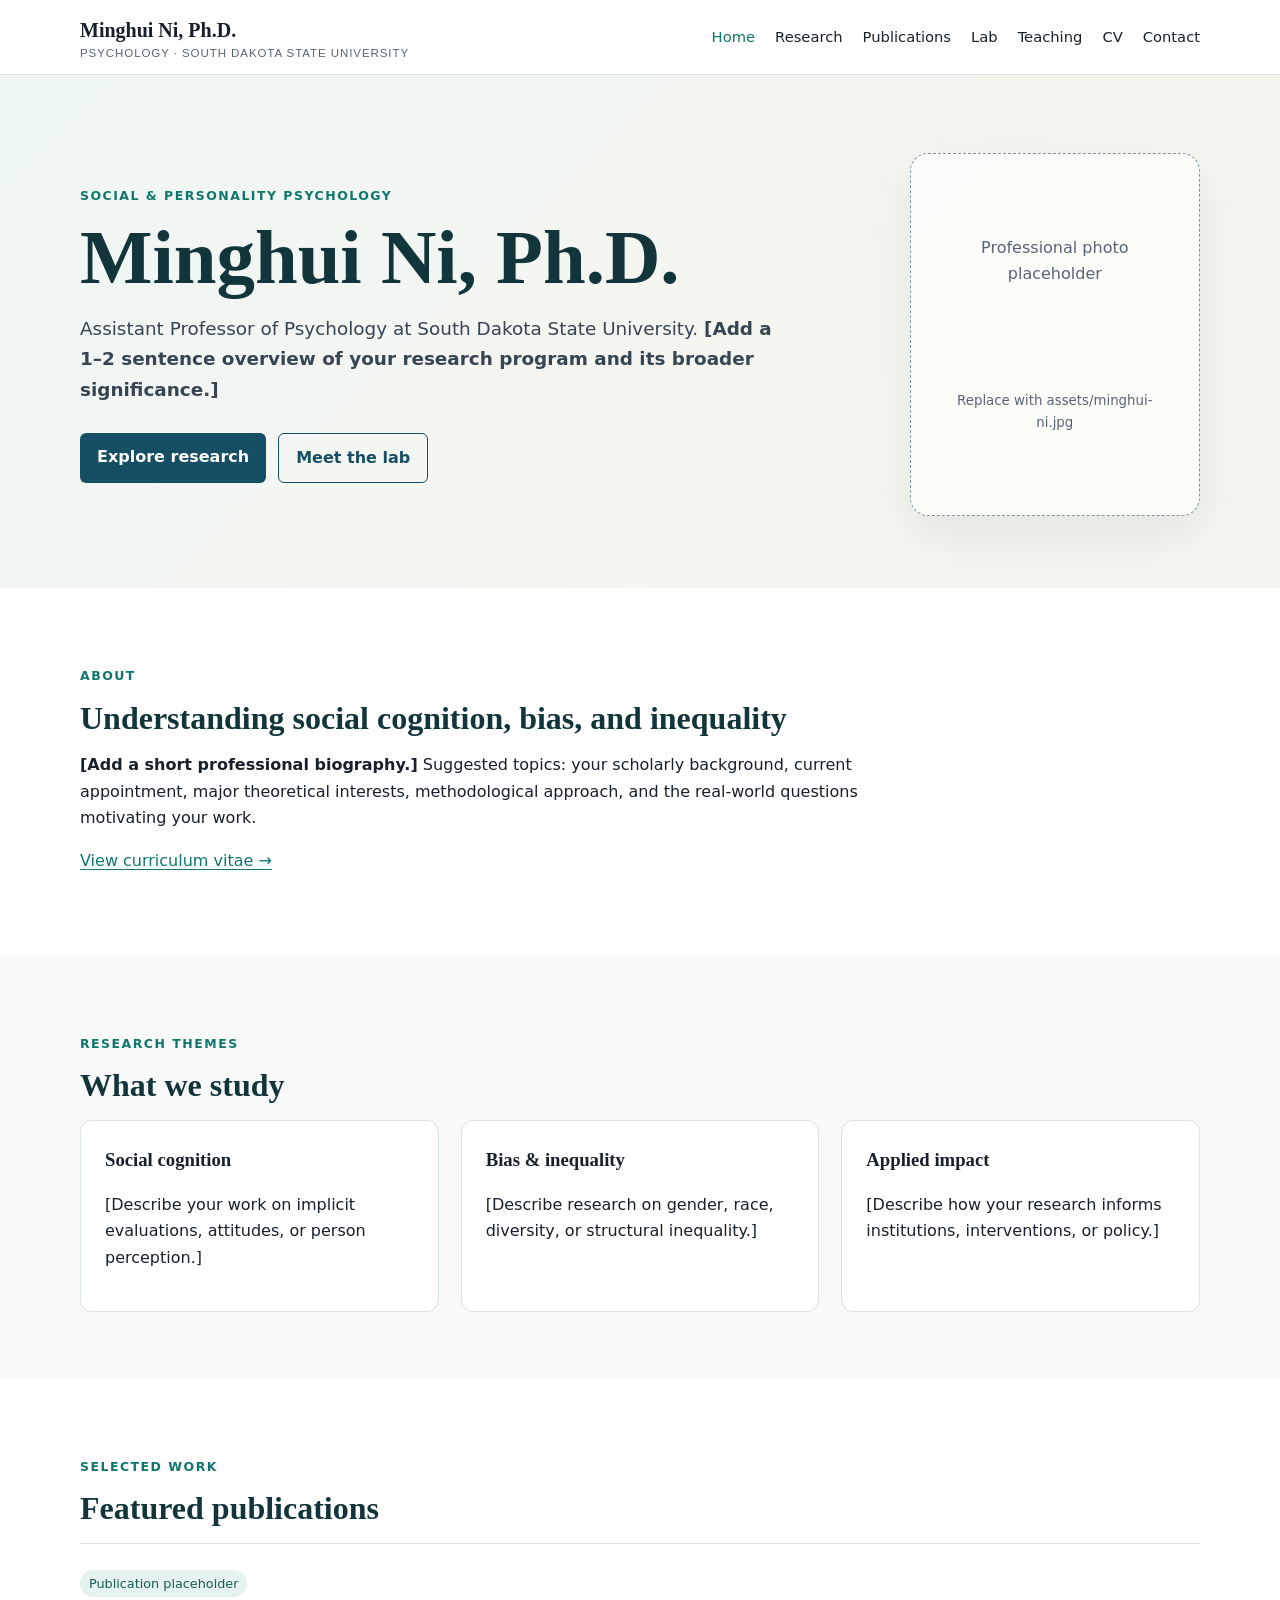
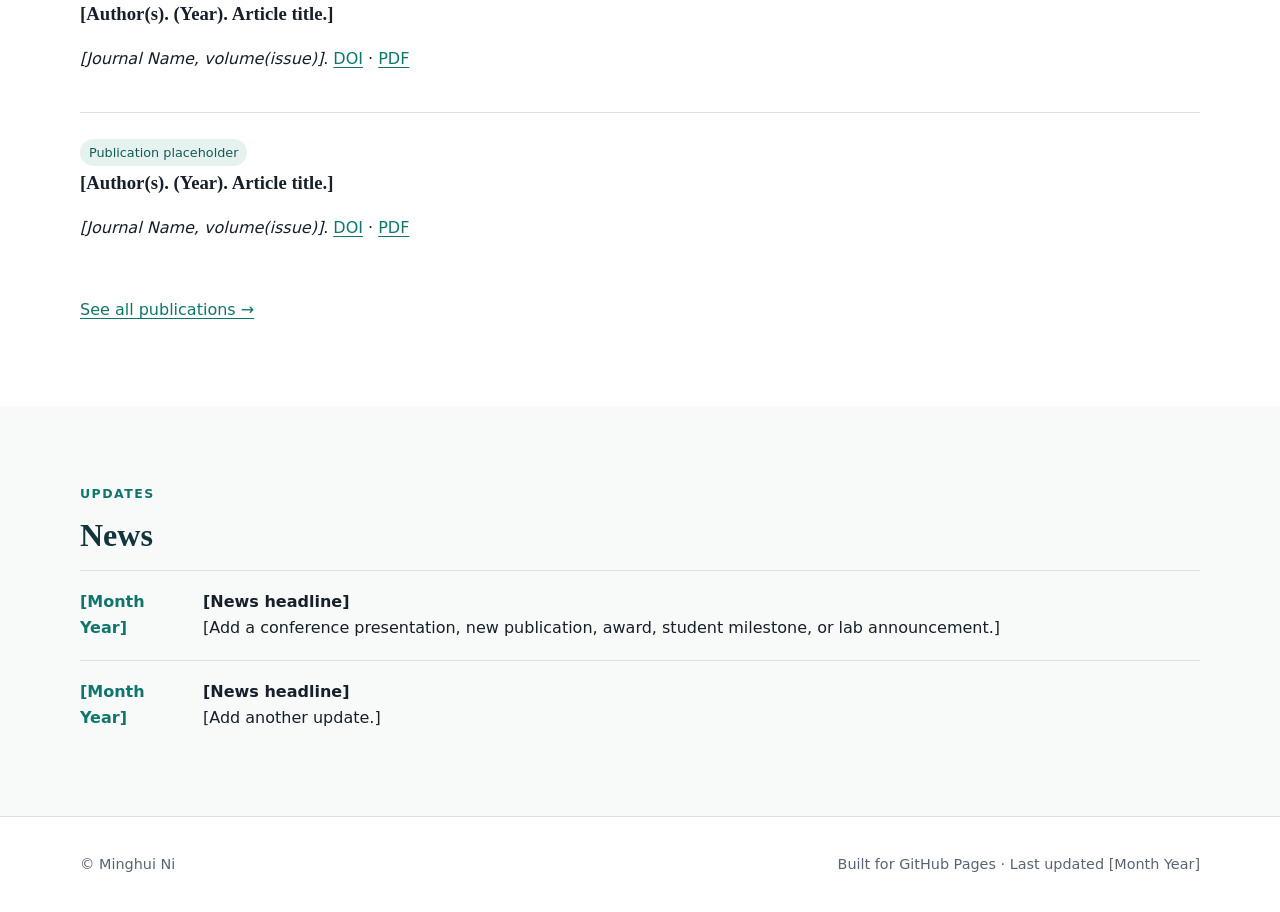
==== index.html @ 786c72a2 "Add files via upload" ====
<!doctype html><html lang="en"><head><meta charset="utf-8"><meta name="viewport" content="width=device-width,initial-scale=1"><meta name="description" content="Faculty and research lab website for Minghui Ni, Ph.D."><title>Minghui Ni, Ph.D. | Psychology</title><link rel="stylesheet" href="style.css"></head><body><header class="site-header"><nav class="nav wrap"><a class="brand" href="index.html">Minghui Ni, Ph.D.<span>Psychology · South Dakota State University</span></a><div class="links"><a aria-current="page" href="index.html">Home</a><a href="research.html">Research</a><a href="publications.html">Publications</a><a href="lab.html">Lab</a><a href="teaching.html">Teaching</a><a href="cv.html">CV</a><a href="contact.html">Contact</a></div></nav></header><main><section class="hero"><div class="wrap hero-grid"><div><div class="eyebrow">Social &amp; Personality Psychology</div><h1>Minghui Ni, Ph.D.</h1><p class="lead">Assistant Professor of Psychology at South Dakota State University. <strong>[Add a 1–2 sentence overview of your research program and its broader significance.]</strong></p><div class="button-row"><a class="button" href="research.html">Explore research</a><a class="button secondary" href="lab.html">Meet the lab</a></div></div><div class="portrait">Professional photo placeholder<br><small>Replace with assets/minghui-ni.jpg</small></div></div></section><section><div class="wrap"><p class="eyebrow">About</p><h2 class="section-title">Understanding social cognition, bias, and inequality</h2><div class="content"><p><strong>[Add a short professional biography.]</strong> Suggested topics: your scholarly background, current appointment, major theoretical interests, methodological approach, and the real-world questions motivating your work.</p><p><a href="cv.html">View curriculum vitae →</a></p></div></div></section><section class="section-alt"><div class="wrap"><p class="eyebrow">Research themes</p><h2 class="section-title">What we study</h2><div class="grid-3"><article class="card"><h3>Social cognition</h3><p>[Describe your work on implicit evaluations, attitudes, or person perception.]</p></article><article class="card"><h3>Bias &amp; inequality</h3><p>[Describe research on gender, race, diversity, or structural inequality.]</p></article><article class="card"><h3>Applied impact</h3><p>[Describe how your research informs institutions, interventions, or policy.]</p></article></div></div></section><section><div class="wrap"><p class="eyebrow">Selected work</p><h2 class="section-title">Featured publications</h2><div class="item"><span class="tag">Publication placeholder</span><h3>[Author(s). (Year). Article title.]</h3><p><em>[Journal Name, volume(issue)]</em>. <a href="#">DOI</a> · <a href="#">PDF</a></p></div><div class="item"><span class="tag">Publication placeholder</span><h3>[Author(s). (Year). Article title.]</h3><p><em>[Journal Name, volume(issue)]</em>. <a href="#">DOI</a> · <a href="#">PDF</a></p></div><p><a href="publications.html">See all publications →</a></p></div></section><section class="section-alt"><div class="wrap"><p class="eyebrow">Updates</p><h2 class="section-title">News</h2><div class="news"><time>[Month Year]</time><div><strong>[News headline]</strong><br>[Add a conference presentation, new publication, award, student milestone, or lab announcement.]</div></div><div class="news"><time>[Month Year]</time><div><strong>[News headline]</strong><br>[Add another update.]</div></div></div></section></main><footer><div class="wrap footer-row"><span>© <span data-year></span> Minghui Ni</span><span>Built for GitHub Pages · Last updated [Month Year]</span></div></footer><script src="site.js"></script></body></html>
---- style.css ----
:root{--ink:#17202a;--muted:#586474;--blue:#164e63;--teal:#0f766e;--cream:#f7f5ef;--line:#dbe2e5;--white:#fff;--max:1120px}*{box-sizing:border-box}html{scroll-behavior:smooth}body{margin:0;color:var(--ink);font:16px/1.65 Inter,ui-sans-serif,system-ui,-apple-system,BlinkMacSystemFont,"Segoe UI",sans-serif;background:var(--white)}a{color:var(--teal);text-decoration-thickness:1px;text-underline-offset:3px}a:hover{color:var(--blue)}.wrap{width:min(var(--max),calc(100% - 40px));margin:auto}.site-header{position:sticky;top:0;z-index:10;background:rgba(255,255,255,.96);border-bottom:1px solid var(--line);backdrop-filter:blur(10px)}.nav{min-height:74px;display:flex;align-items:center;justify-content:space-between;gap:28px}.brand{font-family:Georgia,serif;font-size:1.25rem;font-weight:700;color:var(--ink);text-decoration:none}.brand span{display:block;font:500 .72rem/1.2 Inter,sans-serif;letter-spacing:.08em;text-transform:uppercase;color:var(--muted)}.links{display:flex;align-items:center;gap:20px;flex-wrap:wrap}.links a{color:var(--ink);text-decoration:none;font-size:.92rem}.links a:hover,.links a[aria-current=page]{color:var(--teal)}.hero{background:linear-gradient(135deg,#eef7f5 0%,var(--cream) 70%);padding:78px 0 72px}.hero-grid{display:grid;grid-template-columns:minmax(0,1.45fr) minmax(230px,.55fr);gap:64px;align-items:center}.eyebrow{color:var(--teal);font-weight:700;text-transform:uppercase;letter-spacing:.12em;font-size:.78rem}.hero h1,.page-hero h1{font:700 clamp(2.7rem,6vw,5.2rem)/.98 Georgia,serif;margin:.18em 0;color:#12343b}.lead{font-size:1.15rem;color:#354552;max-width:700px}.button-row{display:flex;gap:12px;flex-wrap:wrap;margin-top:28px}.button{display:inline-block;padding:11px 17px;border-radius:6px;background:var(--blue);color:white;text-decoration:none;font-weight:650}.button.secondary{background:transparent;border:1px solid var(--blue);color:var(--blue)}.portrait{aspect-ratio:4/5;border:1px dashed #7c9699;border-radius:18px;background:rgba(255,255,255,.64);display:grid;place-items:center;text-align:center;padding:30px;color:var(--muted);box-shadow:0 18px 50px rgba(22,78,99,.09)}section{padding:66px 0}.section-alt{background:#f8faf9}.section-title{font:700 2rem/1.15 Georgia,serif;margin:0 0 16px;color:#12343b}.grid-3{display:grid;grid-template-columns:repeat(3,1fr);gap:22px}.card{border:1px solid var(--line);border-radius:12px;padding:24px;background:white}.card h3{margin:0 0 8px;font-family:Georgia,serif}.tag{display:inline-block;padding:3px 9px;margin:2px 4px 2px 0;border-radius:999px;background:#e6f2ef;color:#145b56;font-size:.8rem}.news{display:grid;grid-template-columns:105px 1fr;gap:18px;padding:18px 0;border-top:1px solid var(--line)}.news time{font-weight:700;color:var(--teal)}.page-hero{padding:64px 0 42px;background:var(--cream)}.page-hero h1{font-size:clamp(2.4rem,5vw,4.2rem);margin-bottom:12px}.content{max-width:820px}.item{padding:24px 0;border-top:1px solid var(--line)}.item h2,.item h3{margin:0 0 8px;font-family:Georgia,serif}.placeholder{border:1px dashed #8ba2a4;border-radius:9px;padding:18px;background:#f8fbfa;color:#526367}.profile{display:grid;grid-template-columns:120px 1fr;gap:22px;align-items:start}.avatar{aspect-ratio:1;border-radius:50%;background:#eef3f1;border:1px dashed #8ba2a4;display:grid;place-items:center;text-align:center;font-size:.75rem;color:var(--muted)}footer{padding:36px 0;border-top:1px solid var(--line);color:var(--muted);font-size:.9rem}.footer-row{display:flex;justify-content:space-between;gap:20px;flex-wrap:wrap}@media(max-width:780px){.nav{align-items:flex-start;padding:15px 0}.links{gap:10px 15px;justify-content:flex-end}.hero-grid,.grid-3{grid-template-columns:1fr}.portrait{max-width:300px}.hero{padding-top:50px}.profile{grid-template-columns:82px 1fr}}@media(max-width:540px){.wrap{width:min(100% - 28px,var(--max))}.nav{display:block}.links{margin-top:12px;justify-content:flex-start}.hero h1{font-size:2.75rem}.news{grid-template-columns:1fr;gap:2px}}
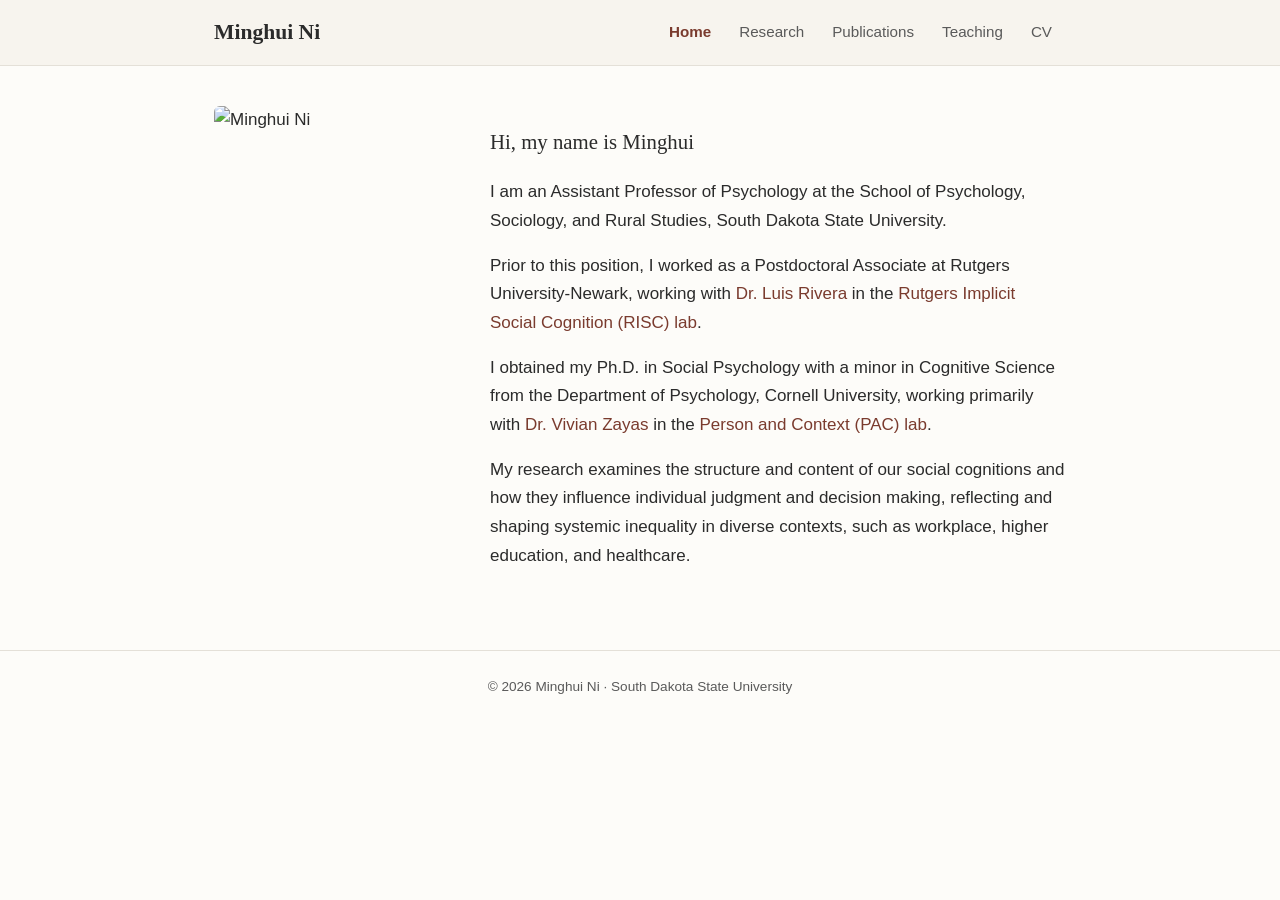
==== commit 57888e2c: "Deploy new academic website files" ====
--- a/index.html
+++ b/index.html
@@ -1 +1,43 @@
-<!doctype html><html lang="en"><head><meta charset="utf-8"><meta name="viewport" content="width=device-width,initial-scale=1"><meta name="description" content="Faculty and research lab website for Minghui Ni, Ph.D."><title>Minghui Ni, Ph.D. | Psychology</title><link rel="stylesheet" href="style.css"></head><body><header class="site-header"><nav class="nav wrap"><a class="brand" href="index.html">Minghui Ni, Ph.D.<span>Psychology · South Dakota State University</span></a><div class="links"><a aria-current="page" href="index.html">Home</a><a href="research.html">Research</a><a href="publications.html">Publications</a><a href="lab.html">Lab</a><a href="teaching.html">Teaching</a><a href="cv.html">CV</a><a href="contact.html">Contact</a></div></nav></header><main><section class="hero"><div class="wrap hero-grid"><div><div class="eyebrow">Social &amp; Personality Psychology</div><h1>Minghui Ni, Ph.D.</h1><p class="lead">Assistant Professor of Psychology at South Dakota State University. <strong>[Add a 1–2 sentence overview of your research program and its broader significance.]</strong></p><div class="button-row"><a class="button" href="research.html">Explore research</a><a class="button secondary" href="lab.html">Meet the lab</a></div></div><div class="portrait">Professional photo placeholder<br><small>Replace with assets/minghui-ni.jpg</small></div></div></section><section><div class="wrap"><p class="eyebrow">About</p><h2 class="section-title">Understanding social cognition, bias, and inequality</h2><div class="content"><p><strong>[Add a short professional biography.]</strong> Suggested topics: your scholarly background, current appointment, major theoretical interests, methodological approach, and the real-world questions motivating your work.</p><p><a href="cv.html">View curriculum vitae →</a></p></div></div></section><section class="section-alt"><div class="wrap"><p class="eyebrow">Research themes</p><h2 class="section-title">What we study</h2><div class="grid-3"><article class="card"><h3>Social cognition</h3><p>[Describe your work on implicit evaluations, attitudes, or person perception.]</p></article><article class="card"><h3>Bias &amp; inequality</h3><p>[Describe research on gender, race, diversity, or structural inequality.]</p></article><article class="card"><h3>Applied impact</h3><p>[Describe how your research informs institutions, interventions, or policy.]</p></article></div></div></section><section><div class="wrap"><p class="eyebrow">Selected work</p><h2 class="section-title">Featured publications</h2><div class="item"><span class="tag">Publication placeholder</span><h3>[Author(s). (Year). Article title.]</h3><p><em>[Journal Name, volume(issue)]</em>. <a href="#">DOI</a> · <a href="#">PDF</a></p></div><div class="item"><span class="tag">Publication placeholder</span><h3>[Author(s). (Year). Article title.]</h3><p><em>[Journal Name, volume(issue)]</em>. <a href="#">DOI</a> · <a href="#">PDF</a></p></div><p><a href="publications.html">See all publications →</a></p></div></section><section class="section-alt"><div class="wrap"><p class="eyebrow">Updates</p><h2 class="section-title">News</h2><div class="news"><time>[Month Year]</time><div><strong>[News headline]</strong><br>[Add a conference presentation, new publication, award, student milestone, or lab announcement.]</div></div><div class="news"><time>[Month Year]</time><div><strong>[News headline]</strong><br>[Add another update.]</div></div></div></section></main><footer><div class="wrap footer-row"><span>© <span data-year></span> Minghui Ni</span><span>Built for GitHub Pages · Last updated [Month Year]</span></div></footer><script src="site.js"></script></body></html>
+<!DOCTYPE html>
+<html lang="en">
+<head>
+  <meta charset="UTF-8">
+  <meta name="viewport" content="width=device-width, initial-scale=1.0">
+  <title>Minghui Ni</title>
+  <meta name="description" content="Minghui Ni — Assistant Professor of Psychology, South Dakota State University. Research on social cognition, implicit evaluations, and systemic inequality.">
+  <link rel="stylesheet" href="styles.css">
+</head>
+<body>
+  <header class="site-header">
+    <div class="nav-inner">
+      <a class="site-title" href="index.html">Minghui Ni</a>
+      <nav>
+        <ul>
+          <li><a href="index.html" class="active">Home</a></li>
+          <li><a href="research.html">Research</a></li>
+          <li><a href="publications.html">Publications</a></li>
+          <li><a href="teaching.html">Teaching</a></li>
+          <li><a href="cv.html">CV</a></li>
+        </ul>
+      </nav>
+    </div>
+  </header>
+
+  <main>
+    <div class="home-grid">
+      <img class="profile-photo" src="assets/profile.jpg" alt="Minghui Ni">
+      <div class="home-text">
+        <p class="greeting">Hi, my name is Minghui</p>
+        <p>I am an Assistant Professor of Psychology at the School of Psychology, Sociology, and Rural Studies, South Dakota State University.</p>
+        <p>Prior to this position, I worked as a Postdoctoral Associate at Rutgers University-Newark, working with <a href="https://sites.rutgers.edu/risclab/dr-luis-m-rivera/">Dr. Luis Rivera</a> in the <a href="https://sites.rutgers.edu/risclab/">Rutgers Implicit Social Cognition (RISC) lab</a>.</p>
+        <p>I obtained my Ph.D. in Social Psychology with a minor in Cognitive Science from the Department of Psychology, Cornell University, working primarily with <a href="http://psychology.cornell.edu/faculty">Dr. Vivian Zayas</a> in the <a href="https://blogs.cornell.edu/paclab/">Person and Context (PAC) lab</a>.</p>
+        <p>My research examines the structure and content of our social cognitions and how they influence individual judgment and decision making, reflecting and shaping systemic inequality in diverse contexts, such as workplace, higher education, and healthcare.</p>
+      </div>
+    </div>
+  </main>
+
+  <footer class="site-footer">
+    © 2026 Minghui Ni · South Dakota State University
+  </footer>
+</body>
+</html>
--- a/styles.css
+++ b/styles.css
@@ -0,0 +1,186 @@
+/* Minghui Ni — personal academic site (GitHub Pages) */
+:root {
+  --text: #2b2b2b;
+  --muted: #5a5a5a;
+  --accent: #7a3b2e;
+  --border: #e4e0d8;
+  --bg: #fdfcf9;
+  --nav-bg: #f7f4ee;
+}
+
+* { box-sizing: border-box; }
+
+body {
+  margin: 0;
+  font-family: -apple-system, BlinkMacSystemFont, "Segoe UI", Helvetica, Arial, sans-serif;
+  color: var(--text);
+  background: var(--bg);
+  line-height: 1.7;
+  font-size: 17px;
+}
+
+a { color: var(--accent); text-decoration: none; }
+a:hover { text-decoration: underline; }
+
+/* Header / nav */
+.site-header {
+  background: var(--nav-bg);
+  border-bottom: 1px solid var(--border);
+  position: sticky;
+  top: 0;
+  z-index: 10;
+}
+.nav-inner {
+  max-width: 900px;
+  margin: 0 auto;
+  padding: 0 24px;
+  display: flex;
+  align-items: center;
+  justify-content: space-between;
+  flex-wrap: wrap;
+}
+.site-title {
+  font-family: Georgia, "Times New Roman", serif;
+  font-size: 1.35rem;
+  font-weight: bold;
+  color: var(--text);
+  padding: 14px 0;
+  white-space: nowrap;
+}
+.site-title:hover { text-decoration: none; }
+nav ul {
+  list-style: none;
+  margin: 0;
+  padding: 0;
+  display: flex;
+  flex-wrap: wrap;
+}
+nav li { margin: 0; }
+nav a {
+  display: block;
+  padding: 16px 14px;
+  color: var(--muted);
+  font-size: 0.95rem;
+}
+nav a:hover, nav a.active {
+  color: var(--accent);
+  text-decoration: none;
+}
+nav a.active { font-weight: 600; }
+
+/* Main */
+main {
+  max-width: 900px;
+  margin: 0 auto;
+  padding: 40px 24px 64px;
+}
+
+h1, h2, h3 {
+  font-family: Georgia, "Times New Roman", serif;
+  line-height: 1.3;
+  color: #1f1f1f;
+}
+h1 { font-size: 2rem; margin-top: 0; }
+h2 { font-size: 1.45rem; margin-top: 2.2em; border-bottom: 1px solid var(--border); padding-bottom: 8px; }
+h3 { font-size: 1.15rem; margin-top: 1.6em; }
+h4 { font-size: 1rem; margin: 1.4em 0 0.4em; }
+
+p { margin: 0.9em 0; }
+
+/* Home layout */
+.home-grid {
+  display: flex;
+  gap: 36px;
+  align-items: flex-start;
+  flex-wrap: wrap;
+}
+.profile-photo {
+  width: 240px;
+  max-width: 60%;
+  border-radius: 6px;
+  flex-shrink: 0;
+}
+.home-text { flex: 1; min-width: 260px; }
+.greeting { font-size: 1.3rem; font-family: Georgia, serif; }
+
+/* Research images */
+.research-fig {
+  margin: 1.4em 0;
+  text-align: center;
+}
+.research-fig img {
+  max-width: 100%;
+  height: auto;
+  border-radius: 6px;
+  border: 1px solid var(--border);
+}
+
+/* Publications */
+.pub-list { list-style: none; padding: 0; }
+.pub-list li {
+  margin: 0 0 1.1em;
+  padding-left: 1.6em;
+  text-indent: -1.6em;
+}
+.pub-list li::before {
+  content: "– ";
+  color: var(--muted);
+}
+
+/* Teaching */
+.course { margin-bottom: 1.6em; }
+.course h3 { margin-bottom: 0.2em; }
+.course .meta { color: var(--muted); font-size: 0.95rem; margin: 0.2em 0; }
+.role-label {
+  display: inline-block;
+  font-style: italic;
+  color: var(--muted);
+  border: 1px solid var(--border);
+  border-radius: 20px;
+  padding: 2px 12px;
+  font-size: 0.85rem;
+  margin: 0.6em 0 0.2em;
+}
+blockquote {
+  border-left: 3px solid var(--border);
+  margin: 1em 0;
+  padding: 0.4em 1em;
+  color: var(--muted);
+  font-style: italic;
+}
+
+/* CV */
+.cv-box {
+  border: 1px solid var(--border);
+  border-radius: 8px;
+  padding: 32px;
+  text-align: center;
+  background: #fff;
+  margin-top: 1.5em;
+}
+.btn {
+  display: inline-block;
+  background: var(--accent);
+  color: #fff;
+  padding: 12px 28px;
+  border-radius: 6px;
+  font-size: 1rem;
+  margin-top: 12px;
+}
+.btn:hover { text-decoration: none; opacity: 0.92; }
+
+/* Footer */
+.site-footer {
+  border-top: 1px solid var(--border);
+  text-align: center;
+  color: var(--muted);
+  font-size: 0.85rem;
+  padding: 24px;
+}
+
+@media (max-width: 640px) {
+  body { font-size: 16px; }
+  .home-grid { flex-direction: column; }
+  .profile-photo { width: 200px; }
+  nav a { padding: 12px 10px; }
+}
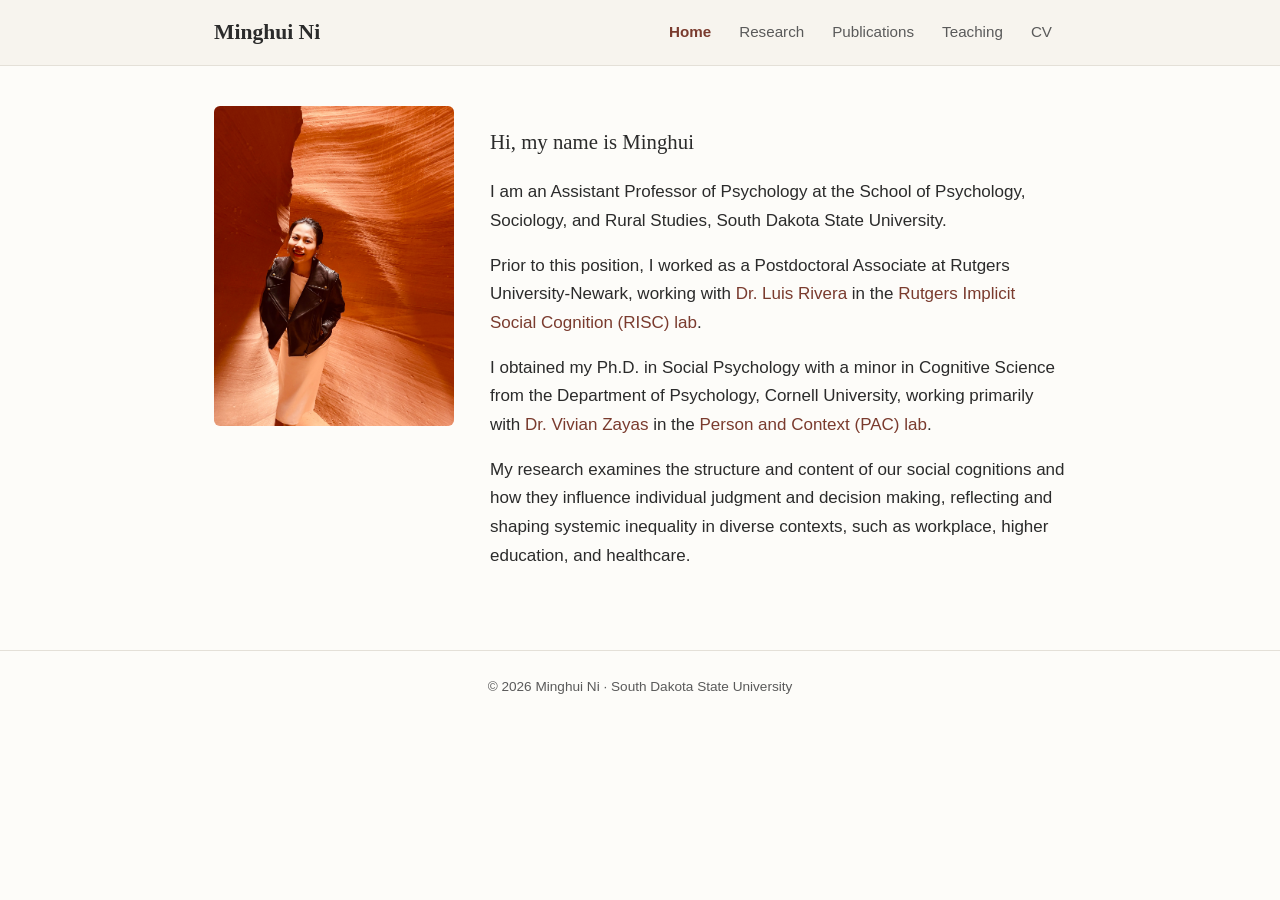
==== commit b7a37613: "SEO: sitemap, robots.txt, structured data" ====
--- a/index.html
+++ b/index.html
@@ -3,8 +3,24 @@
 <head>
   <meta charset="UTF-8">
   <meta name="viewport" content="width=device-width, initial-scale=1.0">
-  <title>Minghui Ni</title>
+  <title>Minghui Ni | Assistant Professor of Psychology, South Dakota State University</title>
   <meta name="description" content="Minghui Ni — Assistant Professor of Psychology, South Dakota State University. Research on social cognition, implicit evaluations, and systemic inequality.">
+  <link rel="canonical" href="https://minghuini-sdsu.github.io/">
+  <script type="application/ld+json">
+  {
+    "@context": "https://schema.org",
+    "@type": "Person",
+    "name": "Minghui Ni",
+    "jobTitle": "Assistant Professor of Psychology",
+    "affiliation": {
+      "@type": "Organization",
+      "name": "South Dakota State University",
+      "url": "https://www.sdstate.edu/"
+    },
+    "url": "https://minghuini-sdsu.github.io/",
+    "knowsAbout": ["Social Psychology", "Implicit Social Cognition", "Attitudes", "Social Identity"]
+  }
+  </script>
   <link rel="stylesheet" href="styles.css">
 </head>
 <body>
